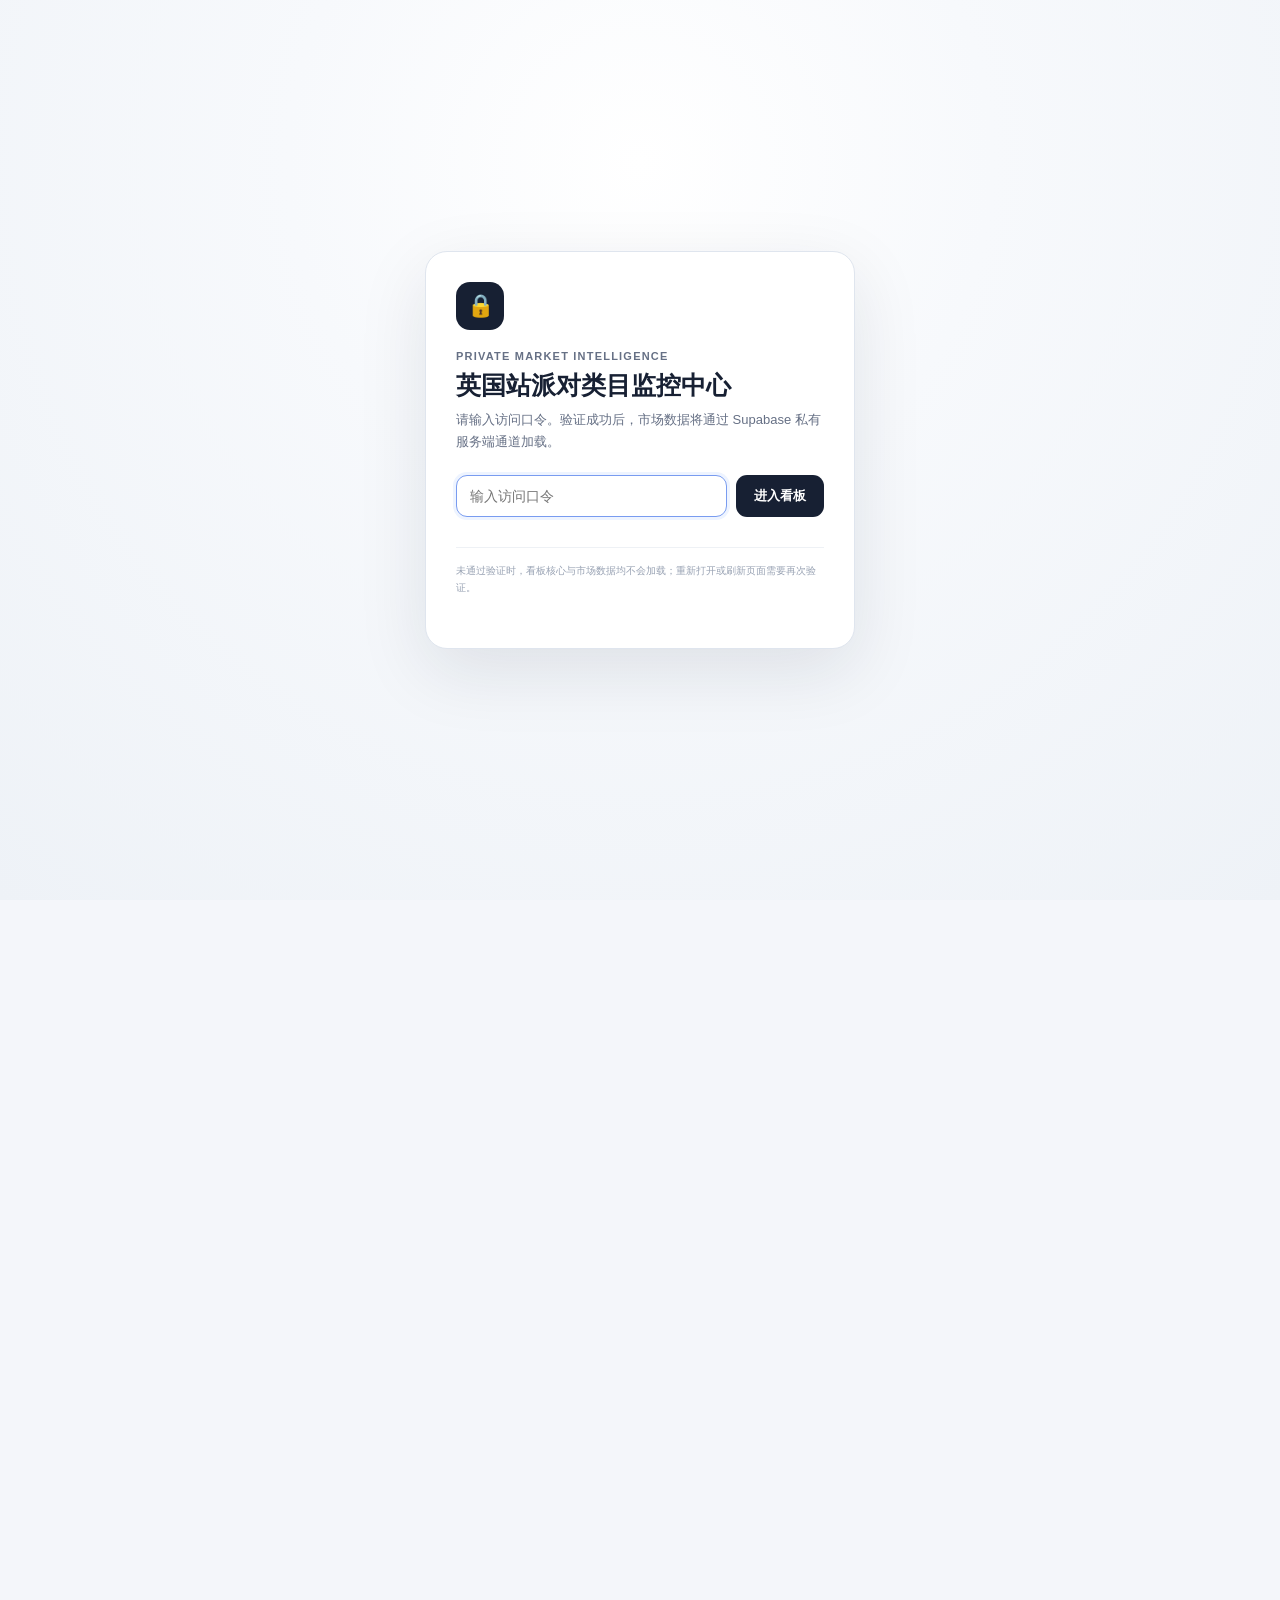
==== index.html @ 2f37e273 "Fix high-price rank comparison consistency" ====
<!doctype html>
<html lang="zh-CN">
<head>
<meta charset="utf-8">
<meta name="viewport" content="width=device-width,initial-scale=1">
<meta http-equiv="Cache-Control" content="no-cache, no-store, must-revalidate">
<meta http-equiv="Pragma" content="no-cache">
<meta http-equiv="Expires" content="0">
<title>Amazon UK 派对类目机会监控中心</title>
<link rel="stylesheet" href="style.css?v=20260908-owner1">
<link rel="stylesheet" href="structure-select.css?v=20260826-history3">
<style id="privateBootStyle">body.private-locked{overflow:hidden;background:#f4f6fa}body.private-locked .app-shell{visibility:hidden}</style>
</head>
<body class="private-locked">
<div class="app-shell">
  <header class="topbar">
    <div>
      <div class="eyebrow">Amazon UK · Party Category Intelligence</div>
      <h1>英国站派对类目机会监控中心</h1>
      <div class="subtitle">Party Balloons × Party Packs · Supabase 动态后台 · 每日更新2次</div>
    </div>
    <div class="market-state">
      <span id="globalStatus" class="status-pill">正在连接…</span>
      <div id="syncStatus" class="sync-mini">等待双类目数据</div>
    </div>
  </header>

  <nav class="category-tabs" aria-label="类目切换">
    <button class="active" data-category="compare">双类目总览</button>
    <button data-category="party_balloons">Party Balloons</button>
    <button data-category="party_packs">Party Packs <span id="packsDot" class="tiny-dot pending"></span></button>
  </nav>

  <main>
    <section id="comparePanel" class="category-panel active">
      <div class="dual-summary">
        <div class="summary-mark">✦</div>
        <div class="summary-main">
          <div class="summary-kicker">英国派对市场智能摘要</div>
          <div id="dualSummaryText" class="summary-text">正在读取 Party Balloons；Party Packs 暂未采集时会以占位状态展示。</div>
        </div>
        <div class="summary-times"><div><span>Party Balloons</span><b id="balloonsTime">—</b></div><div><span>Party Packs</span><b id="packsTime">待采集</b></div></div>
      </div>

      <section class="section-block">
        <div class="section-head"><div><h2>双类目核心盘面</h2><p>两个类目采用完全相同的指标口径，便于同步横向观察。</p></div><div id="compareHint" class="section-side">Party Packs 待首次采集</div></div>
        <div class="category-compare-grid">
          <article class="category-board balloons-board">
            <div class="category-board-head"><div><span class="category-label">PARTY BALLOONS</span><h3>气球类目</h3></div><span id="balloonsState" class="board-state live">实时</span></div>
            <div class="board-metrics">
              <div><span>排名≤100</span><b id="bTop">—</b><small id="bTopDelta">—</small></div>
              <div><span>#200–400</span><b id="bMid">—</b><small id="bMidDelta">—</small></div>
              <div><span>有效 ASIN</span><b id="bTotal">—</b><small>完整批次</small></div>
              <div><span>价格中位数</span><b id="bPrice">—</b><small>当前样本</small></div>
              <div><span>Top100换手</span><b id="bChurn">—</b><small>新进 / 退出</small></div>
              <div><span>P0机会</span><b id="bP0">—</b><small>突破 / 极速前移</small></div>
              <div><span>≤180天新品</span><b id="bYoung">—</b><small>Top100新品占比</small></div>
              <div><span>机会指数</span><b id="bIndex">—</b><small>规则评分 /100</small></div>
            </div>
          </article>

          <article class="category-board packs-board pending-board" id="packsBoard">
            <div class="category-board-head"><div><span class="category-label">PARTY PACKS</span><h3>派对套装类目</h3></div><span id="packsState" class="board-state pending">待采集</span></div>
            <div class="board-metrics">
              <div><span>排名≤100</span><b id="pTop">—</b><small id="pTopDelta">等待数据</small></div>
              <div><span>#200–400</span><b id="pMid">—</b><small id="pMidDelta">等待数据</small></div>
              <div><span>有效 ASIN</span><b id="pTotal">—</b><small>等待完整批次</small></div>
              <div><span>价格中位数</span><b id="pPrice">—</b><small>等待样本</small></div>
              <div><span>Top100换手</span><b id="pChurn">—</b><small>等待两轮数据</small></div>
              <div><span>P0机会</span><b id="pP0">—</b><small>等待异动</small></div>
              <div><span>≤180天新品</span><b id="pYoung">—</b><small>等待新品数据</small></div>
              <div><span>机会指数</span><b id="pIndex">—</b><small>待首次采集</small></div>
            </div>
            <div id="packsPlaceholder" class="pending-overlay"><strong>Party Packs 数据待采集</strong><span>页面结构已经准备好；首次写入 category_key=party_packs 后自动填充。</span></div>
          </article>
        </div>
      </section>

      <section class="section-block">
        <div class="section-head"><div><h2>今日类目机会指数</h2><p>从新品进入、排名突破、#200–400活跃度、换手、价格与结构变化综合形成规则指数。</p></div></div>
        <div class="index-compare">
          <div class="index-row"><div class="index-name"><b>Party Balloons</b><span id="bIndexText">—</span></div><div class="index-track"><span id="bIndexBar"></span></div></div>
          <div class="index-row"><div class="index-name"><b>Party Packs</b><span id="pIndexText">待采集</span></div><div class="index-track pending-track"><span id="pIndexBar"></span></div></div>
        </div>
      </section>

      <section class="section-block">
        <div class="section-head"><div><h2>双类目机会雷达</h2><p>同口径比较：快速突破、新品潜力、价格机会、结构变化与场景活跃度。</p></div></div>
        <div class="dual-radar">
          <div class="radar-head"><span>维度</span><b>Party Balloons</b><b>Party Packs</b></div>
          <div class="radar-row"><span>🚀 快速突破</span><div id="bRadarBreak">—</div><div id="pRadarBreak" class="pending-text">待采集</div></div>
          <div class="radar-row"><span>🌱 新品潜力</span><div id="bRadarNew">—</div><div id="pRadarNew" class="pending-text">待采集</div></div>
          <div class="radar-row"><span>💰 价格机会</span><div id="bRadarPrice">—</div><div id="pRadarPrice" class="pending-text">待采集</div></div>
          <div class="radar-row"><span>🧩 结构机会</span><div id="bRadarStruct">—</div><div id="pRadarStruct" class="pending-text">待采集</div></div>
          <div class="radar-row"><span>🎯 场景活跃</span><div id="bRadarScene">—</div><div id="pRadarScene" class="pending-text">待采集</div></div>
        </div>
      </section>

      <section class="section-block">
        <div class="section-head"><div><h2>跨类目场景趋势</h2><p>只比较两个类目都能识别的场景标签；没有 Party Packs 数据前不做伪比较。</p></div><div id="sceneNote" class="section-side">等待 Party Packs</div></div>
        <div id="sceneCompare" class="scene-grid">
          <div class="scene-placeholder"><b>Birthday</b><span>Party Balloons：读取中</span><span>Party Packs：待采集</span></div>
          <div class="scene-placeholder"><b>Baby Shower</b><span>Party Balloons：读取中</span><span>Party Packs：待采集</span></div>
          <div class="scene-placeholder"><b>Wedding</b><span>Party Balloons：读取中</span><span>Party Packs：待采集</span></div>
          <div class="scene-placeholder"><b>Hen Party</b><span>Party Balloons：读取中</span><span>Party Packs：待采集</span></div>
        </div>
      </section>

      <section class="section-block">
        <div class="section-head"><div><h2>英国 Party Market 今日开发关注 Top 50</h2><p>两个类目合并竞争开发注意力；每个商品可记录是否开发。</p></div><div id="marketTopNote" class="section-side">—</div></div>
        <div class="table-wrap"><table class="product-table market-table"><thead><tr><th>类目</th><th class="development-col">是否开发</th><th class="developer-col">开发负责人</th><th>商品</th><th>当前排名</th><th>本轮变化</th><th>上架天数</th><th>父体销量</th></tr></thead><tbody id="marketTopRows"><tr><td colspan="8" class="empty">正在读取…</td></tr></tbody></table></div>
      </section>

      <div class="quality-grid section-block">
        <article class="analysis-card"><div class="card-head"><div><h2>Party Balloons 数据质量</h2><p id="bQualityTime">—</p></div></div><div id="bQuality" class="mini-metrics quality-mini"></div></article>
        <article class="analysis-card pending-quality"><div class="card-head"><div><h2>Party Packs 数据质量</h2><p id="pQualityTime">待首次采集</p></div></div><div id="pQuality" class="pending-quality-box">暂无数据。首次采集后这里将显示销量、主图、评论、BSR覆盖率和同步状态。</div></article>
      </div>
    </section>

    <section id="detailPanel" class="category-panel">
      <div class="detail-head">
        <div><div id="detailEyebrow" class="eyebrow">Amazon UK · Party Balloons</div><h2 id="detailTitle">Party Balloons 类目监控</h2><p id="detailSubtitle">独立查看该类目的总览、异动、结构与#200–400潜力。</p></div>
        <span id="detailStatus" class="status-pill">—</span>
      </div>
      <nav class="detail-tabs">
        <button class="active" data-detail="detailOverview">类目总览</button>
        <button data-detail="detailChanges">异动 ASIN</button>
        <button data-detail="detailStructure">结构变化</button>
        <button data-detail="detailMid">#200–400 潜力</button>
        <button data-detail="detailHighPrice">高价产品监控</button>
      </nav>

      <section id="detailOverview" class="detail-panel active">
        <div id="detailSummary" class="smart-summary compact-summary"><div class="summary-icon">✦</div><div><div class="summary-kicker">类目智能摘要</div><div id="detailSummaryText" class="summary-text">—</div></div><div id="detailTime" class="summary-time">—</div></div>
        <div id="detailKpis" class="kpi-grid"></div>
        <section class="section-block"><div class="section-head"><div><h2>今日机会雷达</h2><p>排名动能、新品效率、价格空间与结构变化。</p></div></div><div id="detailRadar" class="radar-grid"></div></section>
        <section class="section-block"><div class="section-head"><div><h2>单类目开发观察 Top 50</h2><p>开发决策统一在“双类目总览”操作；此处只读显示共享状态。</p></div><div id="detailTopNote" class="section-side">—</div></div><div class="table-wrap"><table class="product-table"><thead><tr><th class="development-col">开发状态</th><th>商品</th><th>机会类型</th><th>当前排名</th><th>本轮变化</th><th>近三轮排名</th><th>上架天数</th><th>父体销量</th></tr></thead><tbody id="detailTopRows"></tbody></table></div></section>
      </section>

      <section id="detailChanges" class="detail-panel">
        <div class="page-head"><div><h2>异动 ASIN 优先队列</h2><p>突破和大幅前移自动置顶。</p></div><div id="detailChangeCount" class="page-count">—</div></div>
        <div id="detailPriority" class="priority-grid"></div>
        <div class="table-wrap"><table class="product-table"><thead><tr><th>商品</th><th>优先级</th><th>当前排名</th><th>上次排名</th><th>变化</th><th>价格</th><th>销量</th><th>评分/评论</th><th>标签</th></tr></thead><tbody id="detailChangeRows"></tbody></table></div>
      </section>

      <section id="detailStructure" class="detail-panel">
        <div class="page-head"><div><h2>产品结构趋势</h2><p>选择一个结构维度，单独查看该维度的增长、下降、主流和新出现变化。</p></div></div>
        <div id="detailStructDimSwitch" class="structure-dim-switch">
          <button class="active" data-dim="product_type">产品类型</button>
          <button data-dim="colour_style">颜色风格</button>
          <button data-dim="pack_size">数量规格</button>
          <button data-dim="size_text">尺寸</button>
          <button data-dim="occasion">场景</button>
          <button data-dim="material">材质</button>
        </div>
        <div id="detailStructHint" class="structure-dim-hint">当前查看：产品类型</div>
        <div id="detailStructCards" class="structure-radar-grid"></div>
        <div class="table-wrap"><table class="product-table structure-table"><thead><tr><th>标签</th><th>数量</th><th>当前占比</th><th>上一轮</th><th>变化</th><th>状态</th></tr></thead><tbody id="detailStructRows"></tbody></table></div>
      </section>

      <section id="detailMid" class="detail-panel">
        <div class="page-head"><div><h2>#200–400 潜力观察池</h2><p>快速前移商品自动置顶。</p></div><div id="detailMidCount" class="page-count">—</div></div>
        <div id="detailMidPriority" class="priority-grid"></div>
        <div class="table-wrap"><table class="product-table"><thead><tr><th>商品</th><th>优先级</th><th>当前排名</th><th>上次排名</th><th>前移</th><th>价格</th><th>销量</th><th>上架天数</th><th>突破评分</th><th>判断</th></tr></thead><tbody id="detailMidRows"></tbody></table></div>
      </section>

      <section id="detailHighPrice" class="detail-panel">
        <div class="page-head"><div><h2>高价产品监控</h2><p>寻找高价位中已有销量验证的产品、新品进入和排名异动。</p></div><div id="detailHighPriceCount" class="page-count">—</div></div>
        <div class="high-price-note"><strong>监控口径：</strong>采集端先在 Amazon UK 前端应用最低价 £17.99 并逐页采集，再保留父体近30天月销量&gt;300的产品；新品定义为上架≤90天。新版高价采集完成后，本页自动读取专用批次。</div>
        <div id="detailHighPriceKpis" class="kpi-grid"></div>
        <div class="table-wrap"><table class="product-table"><thead><tr><th>商品</th><th>价格</th><th>父体月销量</th><th>新品状态</th><th>当前排名</th><th>上一期排名</th><th>排名变化</th><th>上架天数</th><th>监控判断</th></tr></thead><tbody id="detailHighPriceRows"></tbody></table></div>
      </section>
    </section>
  </main>

  <footer>比较原则：两个类目必须采用同口径、近似时间窗口的数据才进行横向判断。Party Packs 未采集时所有相关位置明确显示“待采集”，不使用示例数据冒充真实市场数据。</footer>
</div>
<script src="app.js?v=20260909-high-rank-fix1"></script>
<script src="structure-select.js?v=20260908-owner1"></script>
</body>
</html>
---- style.css ----
:root{--bg:#f4f6fa;--card:#fff;--ink:#152033;--muted:#667085;--line:#dfe5ee;--soft:#f8fafc;--nav:#172033;--green:#067647;--greenbg:#ecfdf3;--red:#c43228;--redbg:#fff2f1;--orange:#c75a06;--orangebg:#fff7ed;--blue:#245dd8;--bluebg:#eef4ff;--purple:#7a4ee8;--purplebg:#f4f0ff;--gray:#6b7280;--shadow:0 1px 3px rgba(16,24,40,.04)}
*{box-sizing:border-box}html{background:var(--bg)}body{margin:0;background:var(--bg);font-family:Inter,ui-sans-serif,-apple-system,BlinkMacSystemFont,"Segoe UI","PingFang SC","Microsoft YaHei",Arial,sans-serif;color:var(--ink);font-size:14px}.app-shell{max-width:1540px;margin:0 auto;padding:28px 30px 40px}.topbar{display:flex;justify-content:space-between;gap:20px;align-items:flex-start}.eyebrow{font-size:12px;color:#667085;margin-bottom:7px}.topbar h1{font-size:30px;line-height:1.1;margin:0 0 8px;letter-spacing:-.6px}.subtitle{font-size:13px;color:var(--muted)}.market-state{display:flex;align-items:flex-end;flex-direction:column;gap:8px}.status-pill{border:1px solid #abefc6;background:var(--greenbg);color:var(--green);border-radius:999px;padding:7px 11px;font-size:12px;white-space:nowrap}.status-pill.warn{background:var(--orangebg);border-color:#fed7aa;color:var(--orange)}.sync-mini{font-size:11px;color:var(--muted)}
.category-tabs,.detail-tabs{display:flex;gap:8px;flex-wrap:wrap;margin:24px 0 18px}.category-tabs button,.detail-tabs button{border:1px solid #d7deea;background:#fff;color:#344054;border-radius:10px;padding:10px 15px;min-height:42px;font-weight:700;cursor:pointer}.category-tabs button.active,.detail-tabs button.active{background:var(--nav);color:#fff;border-color:var(--nav)}.tiny-dot{display:inline-block;width:7px;height:7px;border-radius:50%;margin-left:5px;vertical-align:1px}.tiny-dot.pending{background:#cbd5e1}.tiny-dot.live{background:#12b76a}.category-panel,.detail-panel{display:none}.category-panel.active,.detail-panel.active{display:block}
.dual-summary,.smart-summary{display:grid;grid-template-columns:auto 1fr auto;gap:14px;align-items:center;background:#fff;border:1px solid var(--line);border-radius:16px;padding:16px 18px;box-shadow:var(--shadow)}.summary-mark,.summary-icon{width:38px;height:38px;border-radius:11px;display:grid;place-items:center;background:var(--bluebg);color:var(--blue);font-size:18px;font-weight:800}.summary-kicker{font-size:12px;color:var(--muted);margin-bottom:5px}.summary-text{font-size:14px;line-height:1.6;font-weight:650}.summary-times{display:flex;gap:10px}.summary-times>div{background:var(--soft);border-radius:10px;padding:9px 10px;min-width:150px}.summary-times span{display:block;color:var(--muted);font-size:10px;margin-bottom:3px}.summary-times b{font-size:12px}.summary-time{font-size:12px;color:var(--muted);text-align:right}.compact-summary{margin-top:2px}
.section-block{margin-top:18px}.section-head,.page-head,.card-head{display:flex;justify-content:space-between;gap:14px;align-items:flex-end;flex-wrap:wrap;margin-bottom:10px}.section-head h2,.page-head h2,.card-head h2{margin:0;font-size:17px}.section-head p,.page-head p,.card-head p{margin:5px 0 0;color:var(--muted);font-size:12px}.section-side,.page-count{font-size:12px;color:var(--muted)}
.category-compare-grid{display:grid;grid-template-columns:1fr 1fr;gap:14px}.category-board{position:relative;background:#fff;border:1px solid var(--line);border-radius:16px;padding:18px;box-shadow:var(--shadow);overflow:hidden}.category-board:before{content:"";position:absolute;left:0;right:0;top:0;height:4px}.balloons-board:before{background:var(--blue)}.packs-board:before{background:var(--purple)}.category-board-head{display:flex;justify-content:space-between;gap:12px;align-items:flex-start;margin-bottom:14px}.category-label{font-size:10px;color:var(--muted);letter-spacing:.08em}.category-board h3{margin:3px 0 0;font-size:19px}.board-state{border-radius:999px;padding:5px 8px;font-size:10px;font-weight:700}.board-state.live{background:var(--greenbg);color:var(--green)}.board-state.pending{background:#f2f4f7;color:#667085}.board-metrics{display:grid;grid-template-columns:repeat(4,1fr);gap:8px}.board-metrics>div{background:var(--soft);border:1px solid #edf0f4;border-radius:11px;padding:11px}.board-metrics span{display:block;color:var(--muted);font-size:10px}.board-metrics b{display:block;font-size:23px;margin:5px 0 2px}.board-metrics small{font-size:10px;color:#98a2b3}.pending-board .board-metrics{opacity:.46}.pending-overlay{margin-top:12px;border:1px dashed #cbd5e1;background:#f8fafc;border-radius:11px;padding:12px;color:#667085}.pending-overlay strong{display:block;color:#475467;margin-bottom:4px}.pending-overlay span{font-size:11px;line-height:1.5}
.index-compare{background:#fff;border:1px solid var(--line);border-radius:15px;padding:16px 18px;display:flex;flex-direction:column;gap:14px}.index-row{display:grid;grid-template-columns:180px 1fr;gap:14px;align-items:center}.index-name{display:flex;justify-content:space-between;gap:8px}.index-name span{font-weight:800}.index-track{height:12px;background:#edf1f5;border-radius:999px;overflow:hidden}.index-track>span{display:block;height:100%;width:0;background:linear-gradient(90deg,#344054,#245dd8);border-radius:999px;transition:width .35s ease}.pending-track>span{background:#cbd5e1}
.dual-radar{background:#fff;border:1px solid var(--line);border-radius:15px;overflow:hidden}.radar-head,.radar-row{display:grid;grid-template-columns:1.05fr 1fr 1fr;gap:0}.radar-head{background:#f8fafc;border-bottom:1px solid var(--line);font-size:11px;color:#667085}.radar-head>* ,.radar-row>*{padding:12px 14px}.radar-row{border-bottom:1px solid #edf0f3}.radar-row:last-child{border-bottom:0}.radar-row>span{font-weight:700}.radar-row>div{font-size:12px}.pending-text{color:#98a2b3}
.scene-grid{display:grid;grid-template-columns:repeat(4,1fr);gap:10px}.scene-placeholder{background:#fff;border:1px solid var(--line);border-radius:13px;padding:13px}.scene-placeholder b{display:block;margin-bottom:8px}.scene-placeholder span{display:block;font-size:11px;color:var(--muted);margin-top:4px}.trend-up{color:var(--green)!important;font-weight:700}.trend-down{color:var(--red)!important;font-weight:700}
.quality-grid{display:grid;grid-template-columns:1fr 1fr;gap:14px}.analysis-card{background:#fff;border:1px solid var(--line);border-radius:15px;padding:16px;box-shadow:var(--shadow)}.analysis-card h2{font-size:17px;margin:0}.pending-quality-box{background:#f8fafc;border:1px dashed #d0d5dd;border-radius:11px;padding:20px;color:#667085;line-height:1.6}.mini-metrics{display:grid;grid-template-columns:repeat(4,1fr);gap:8px}.mini-metrics>div{background:#f8fafc;border:1px solid #edf0f4;border-radius:10px;padding:10px}.mini-metrics span{font-size:10px;color:var(--muted);display:block}.mini-metrics b{font-size:17px;display:block;margin-top:4px}
.table-wrap{overflow:auto;background:#fff;border:1px solid var(--line);border-radius:14px;box-shadow:var(--shadow)}table{width:100%;border-collapse:collapse;min-width:1160px}th,td{font-size:12px;text-align:left;padding:10px 11px;border-bottom:1px solid #edf0f4;vertical-align:middle}th{background:#f8fafc;color:#475467;font-weight:750;position:sticky;top:0;z-index:1}.product{display:flex;gap:9px;align-items:center;min-width:310px}.thumb,.ph{width:58px;height:58px;border-radius:9px;border:1px solid #e4e7ec;background:#fff;object-fit:contain;flex:0 0 58px}.ph{display:grid;place-items:center;color:#98a2b3;background:#f2f4f7;font-size:10px;text-align:center}.ptitle{max-width:360px;font-weight:700;line-height:1.35}.ptitle a{text-decoration:none;color:inherit}.ptitle a:hover{color:var(--blue);text-decoration:underline}.asin{font-size:10px;color:#98a2b3;margin-top:4px}.category-tag{display:inline-block;border-radius:999px;padding:5px 8px;font-size:10px;font-weight:800;white-space:nowrap}.category-tag.balloons{background:var(--bluebg);color:var(--blue)}.category-tag.packs{background:var(--purplebg);color:var(--purple)}.rank{font-weight:800;white-space:nowrap}.up{color:var(--green);font-weight:800}.down{color:var(--red);font-weight:800}.flat{color:#667085}.score-pill{display:inline-flex;min-width:38px;justify-content:center;border-radius:9px;padding:6px 7px;background:var(--orangebg);color:var(--orange);font-weight:800}.tag,.badge{display:inline-block;border-radius:999px;padding:4px 7px;font-size:10px;margin:2px 2px 2px 0;white-space:nowrap}.tag{background:#f2f4f7;color:#475467}.badge.good{background:var(--greenbg);color:var(--green)}.badge.bad{background:var(--redbg);color:var(--red)}.badge.info{background:var(--bluebg);color:var(--blue)}.badge.warn{background:var(--orangebg);color:var(--orange)}.empty{padding:24px;text-align:center;color:var(--muted)}
.detail-head{display:flex;justify-content:space-between;gap:14px;align-items:flex-start;margin-top:4px}.detail-head h2{font-size:24px;margin:0 0 6px}.detail-head p{font-size:12px;color:var(--muted);margin:0}.detail-tabs{margin-top:16px}.kpi-grid{display:grid;grid-template-columns:repeat(4,1fr);gap:10px;margin-top:14px}.metric-card{background:#fff;border:1px solid var(--line);border-radius:13px;padding:14px;position:relative}.metric-card:before{content:"";position:absolute;top:0;left:0;right:0;height:3px;background:transparent;border-radius:13px 13px 0 0}.metric-card.accent-blue:before{background:var(--blue)}.metric-card.accent-red:before{background:var(--red)}.metric-label{font-size:11px;color:var(--muted)}.metric-value{font-size:25px;font-weight:800;margin:5px 0 3px}.metric-note{font-size:10px;color:#98a2b3}.radar-grid{display:grid;grid-template-columns:repeat(4,1fr);gap:10px}.radar-card{background:#fff;border:1px solid var(--line);border-radius:13px;padding:14px}.radar-title{font-weight:800;margin-bottom:9px}.radar-body{font-size:12px;line-height:1.7}.soft-badge{background:var(--soft);color:#667085;border-radius:999px;padding:5px 8px;font-size:10px}
.priority-grid{display:grid;grid-template-columns:repeat(4,1fr);gap:10px;margin-bottom:10px}.priority-card{background:#fff;border:1px solid var(--line);border-radius:12px;padding:12px;border-top:4px solid #94a3b8}.priority-card.p0{border-top-color:var(--red)}.priority-card.p1{border-top-color:var(--orange)}.priority-card.p2{border-top-color:var(--blue)}.priority-card.p3{border-top-color:#7c879a}.priority-card span{display:block;font-size:10px;color:var(--muted)}.priority-card b{font-size:24px;display:block;margin-top:4px}.structure-radar-grid{display:grid;grid-template-columns:repeat(4,1fr);gap:10px;margin-bottom:10px}.structure-card{background:#fff;border:1px solid var(--line);border-radius:13px;padding:14px}.structure-card h3{margin:0 0 8px;font-size:14px}.struct-list{display:flex;flex-direction:column;gap:7px}.struct-line{display:flex;justify-content:space-between;gap:8px;border-bottom:1px solid #f0f2f5;padding-bottom:6px;font-size:11px}.struct-line:last-child{border-bottom:0}.struct-line b.pos{color:var(--green)}.struct-line b.neg{color:var(--red)}
footer{margin-top:18px;color:#98a2b3;font-size:11px;line-height:1.6}
@media(max-width:1100px){.category-compare-grid,.quality-grid{grid-template-columns:1fr}.board-metrics,.kpi-grid{grid-template-columns:repeat(2,1fr)}.scene-grid,.radar-grid,.structure-radar-grid{grid-template-columns:repeat(2,1fr)}.summary-times{flex-direction:column}.dual-summary,.smart-summary{grid-template-columns:auto 1fr}.summary-times,.summary-time{grid-column:2}}
@media(max-width:680px){.app-shell{padding:18px 14px 28px}.topbar{flex-direction:column}.market-state{align-items:flex-start}.category-tabs,.detail-tabs{overflow:auto;flex-wrap:nowrap;padding-bottom:4px}.category-tabs button,.detail-tabs button{white-space:nowrap}.board-metrics,.kpi-grid,.scene-grid,.radar-grid,.structure-radar-grid,.priority-grid{grid-template-columns:1fr}.dual-summary,.smart-summary{grid-template-columns:1fr}.summary-mark,.summary-icon{display:none}.summary-times,.summary-time{grid-column:auto}.index-row{grid-template-columns:1fr}.radar-head,.radar-row{grid-template-columns:1.1fr 1fr 1fr}.radar-head>* ,.radar-row>*{padding:10px 8px}.mini-metrics{grid-template-columns:1fr 1fr}.topbar h1{font-size:25px}}
.high-price-note{margin:12px 0 2px;padding:11px 13px;border:1px solid #cbd8f3;border-radius:11px;background:#f7f9ff;color:#475467;font-size:11px;line-height:1.65}.high-price-note strong{color:#172033}.badge.good{background:#ecfdf3;color:#067647}.badge.info{background:#eef4ff;color:#245dd8}
.development-select{min-width:86px;border:1px solid #cfd7e6;border-radius:8px;background:#fff;color:#172033;padding:7px 26px 7px 9px;font:inherit;font-weight:700;cursor:pointer}.development-select:focus{outline:2px solid #a9c2ff;outline-offset:1px}.development-select.saving{opacity:.55}.development-select.saved{border-color:#12b76a;background:#ecfdf3}
.product-table .development-col{background:#f3f7ff;color:#174ea6;white-space:nowrap}
#detailTopRows td:nth-child(2){display:table-cell!important}
.developer-select{min-width:88px;border:1px solid #cfd7e6;border-radius:8px;background:#fff;color:#172033;padding:7px 25px 7px 9px;font:inherit;font-weight:700;cursor:pointer}.developer-select:disabled{background:#f2f4f7;color:#98a2b3;cursor:not-allowed}.product-table .developer-col{background:#f8f9fc;color:#344054;white-space:nowrap}.development-status{display:inline-flex;align-items:center;justify-content:center;min-width:76px;padding:6px 9px;border-radius:999px;font-size:11px;font-weight:800;white-space:nowrap}.development-status.yes{background:#ecfdf3;color:#067647}.development-status.no{background:#f2f4f7;color:#475467}.development-status.pending{background:#fff7e8;color:#b54708}
---- structure-select.css ----
.structure-dim-switch{display:flex;gap:8px;flex-wrap:wrap;margin:12px 0 14px}.structure-dim-switch button{border:1px solid #d7deea;background:#fff;color:#475467;border-radius:999px;padding:8px 13px;font-size:12px;font-weight:700;cursor:pointer;transition:.15s ease}.structure-dim-switch button:hover{border-color:#aeb8c7;background:#f8fafc}.structure-dim-switch button.active{background:#172033;color:#fff;border-color:#172033}.structure-dim-hint{font-size:12px;color:#667085;margin:-2px 0 10px}.structure-current-label{display:inline-flex;align-items:center;gap:6px;font-weight:700;color:#344054}.structure-current-label:before{content:"";width:7px;height:7px;border-radius:50%;background:#245dd8}.structure-table td:first-child{font-weight:700}.structure-card .dimension-tag{font-size:10px;color:#98a2b3;margin-bottom:7px}
.detail-filters{display:flex;gap:8px;flex-wrap:wrap;margin:0 0 11px}.detail-filters input,.detail-filters select{min-height:39px;border:1px solid #d0d5dd;border-radius:9px;background:#fff;padding:8px 10px;font-size:12px;color:#344054}.detail-filters input{flex:1;min-width:260px}.detail-filters select{min-width:150px}.rank-history,.share-history{display:inline-flex;align-items:center;gap:5px;white-space:nowrap;color:#667085;font-variant-numeric:tabular-nums}.rank-history i,.share-history i{font-style:normal;color:#b0b8c5}.rank-history strong,.share-history strong{color:#172033;font-weight:800}.share-history{font-size:11px}.structure-table th:last-child,.structure-table td:last-child{min-width:170px}.product-table th[data-three-rank]{white-space:nowrap}
@media(max-width:680px){.structure-dim-switch{overflow:auto;flex-wrap:nowrap;padding-bottom:4px}.structure-dim-switch button{white-space:nowrap;flex:0 0 auto}.detail-filters{display:grid;grid-template-columns:1fr 1fr}.detail-filters input{grid-column:1/-1;min-width:0}.detail-filters select{min-width:0;width:100%}}
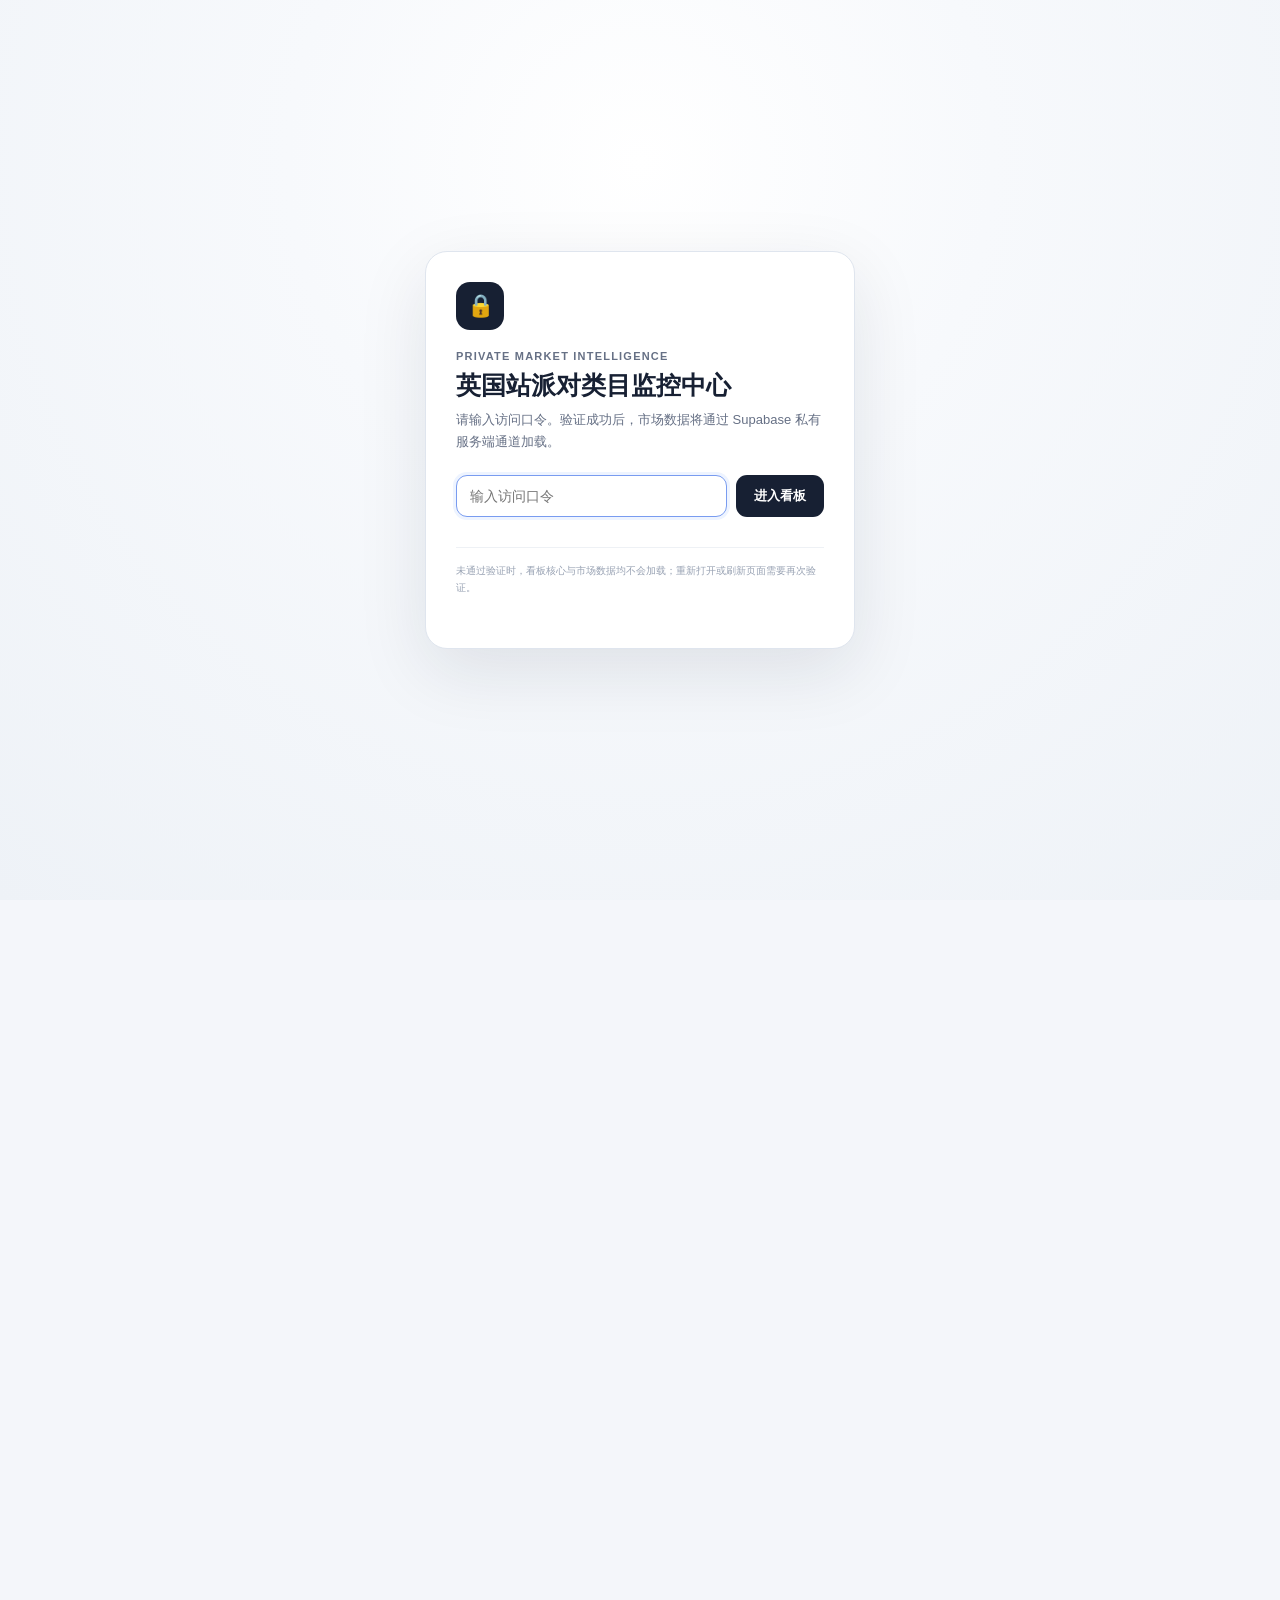
==== commit c74a8232: "Add Germany marketplace monitoring to index.html" ====
--- a/index.html
+++ b/index.html
@@ -6,8 +6,8 @@
 <meta http-equiv="Cache-Control" content="no-cache, no-store, must-revalidate">
 <meta http-equiv="Pragma" content="no-cache">
 <meta http-equiv="Expires" content="0">
-<title>Amazon UK 派对类目机会监控中心</title>
-<link rel="stylesheet" href="style.css?v=20260908-owner1">
+<title>Amazon UK/DE 派对类目机会监控中心</title>
+<link rel="stylesheet" href="style.css?v=20260914-de-market1">
 <link rel="stylesheet" href="structure-select.css?v=20260826-history3">
 <style id="privateBootStyle">body.private-locked{overflow:hidden;background:#f4f6fa}body.private-locked .app-shell{visibility:hidden}</style>
 </head>
@@ -15,11 +15,12 @@
 <div class="app-shell">
   <header class="topbar">
     <div>
-      <div class="eyebrow">Amazon UK · Party Category Intelligence</div>
-      <h1>英国站派对类目机会监控中心</h1>
+      <div id="marketEyebrow" class="eyebrow">Amazon UK · Party Category Intelligence</div>
+      <h1 id="marketTitle">英国站派对类目机会监控中心</h1>
       <div class="subtitle">Party Balloons × Party Packs · Supabase 动态后台 · 每日更新2次</div>
     </div>
     <div class="market-state">
+      <div class="market-switch" aria-label="站点切换"><button class="active" data-market="UK">英国站</button><button data-market="DE">德国站</button></div>
       <span id="globalStatus" class="status-pill">正在连接…</span>
       <div id="syncStatus" class="sync-mini">等待双类目数据</div>
     </div>
@@ -36,7 +37,7 @@
       <div class="dual-summary">
         <div class="summary-mark">✦</div>
         <div class="summary-main">
-          <div class="summary-kicker">英国派对市场智能摘要</div>
+          <div id="marketSummaryKicker" class="summary-kicker">英国派对市场智能摘要</div>
           <div id="dualSummaryText" class="summary-text">正在读取 Party Balloons；Party Packs 暂未采集时会以占位状态展示。</div>
         </div>
         <div class="summary-times"><div><span>Party Balloons</span><b id="balloonsTime">—</b></div><div><span>Party Packs</span><b id="packsTime">待采集</b></div></div>
@@ -107,7 +108,7 @@
       </section>
 
       <section class="section-block">
-        <div class="section-head"><div><h2>英国 Party Market 今日开发关注 Top 50</h2><p>两个类目合并竞争开发注意力；每个商品可记录是否开发。</p></div><div id="marketTopNote" class="section-side">—</div></div>
+        <div class="section-head"><div><h2 id="marketTopTitle">英国 Party Market 今日开发关注 Top 50</h2><p>两个类目合并竞争开发注意力；每个商品可记录是否开发。</p></div><div id="marketTopNote" class="section-side">—</div></div>
         <div class="table-wrap"><table class="product-table market-table"><thead><tr><th>类目</th><th class="development-col">是否开发</th><th class="developer-col">开发负责人</th><th>商品</th><th>当前排名</th><th>本轮变化</th><th>上架天数</th><th>父体销量</th></tr></thead><tbody id="marketTopRows"><tr><td colspan="8" class="empty">正在读取…</td></tr></tbody></table></div>
       </section>
 
@@ -166,7 +167,7 @@
 
       <section id="detailHighPrice" class="detail-panel">
         <div class="page-head"><div><h2>高价产品监控</h2><p>寻找高价位中已有销量验证的产品、新品进入和排名异动。</p></div><div id="detailHighPriceCount" class="page-count">—</div></div>
-        <div class="high-price-note"><strong>监控口径：</strong>采集端先在 Amazon UK 前端应用最低价 £17.99 并逐页采集，再保留父体近30天月销量&gt;300的产品；新品定义为上架≤90天。新版高价采集完成后，本页自动读取专用批次。</div>
+        <div id="highPriceRule" class="high-price-note"><strong>监控口径：</strong>采集端先在 Amazon UK 前端应用最低价 £17.99 并逐页采集，再保留父体近30天月销量≥100的产品；新品定义为上架≤90天。高价采集完成后，本页自动读取专用批次。</div>
         <div id="detailHighPriceKpis" class="kpi-grid"></div>
         <div class="table-wrap"><table class="product-table"><thead><tr><th>商品</th><th>价格</th><th>父体月销量</th><th>新品状态</th><th>当前排名</th><th>上一期排名</th><th>排名变化</th><th>上架天数</th><th>监控判断</th></tr></thead><tbody id="detailHighPriceRows"></tbody></table></div>
       </section>
@@ -175,7 +176,7 @@
 
   <footer>比较原则：两个类目必须采用同口径、近似时间窗口的数据才进行横向判断。Party Packs 未采集时所有相关位置明确显示“待采集”，不使用示例数据冒充真实市场数据。</footer>
 </div>
-<script src="app.js?v=20260909-high-rank-fix1"></script>
-<script src="structure-select.js?v=20260908-owner1"></script>
+<script src="app.js?v=20260914-de-market1"></script>
+<script src="structure-select.js?v=20260914-de-market1"></script>
 </body>
 </html>
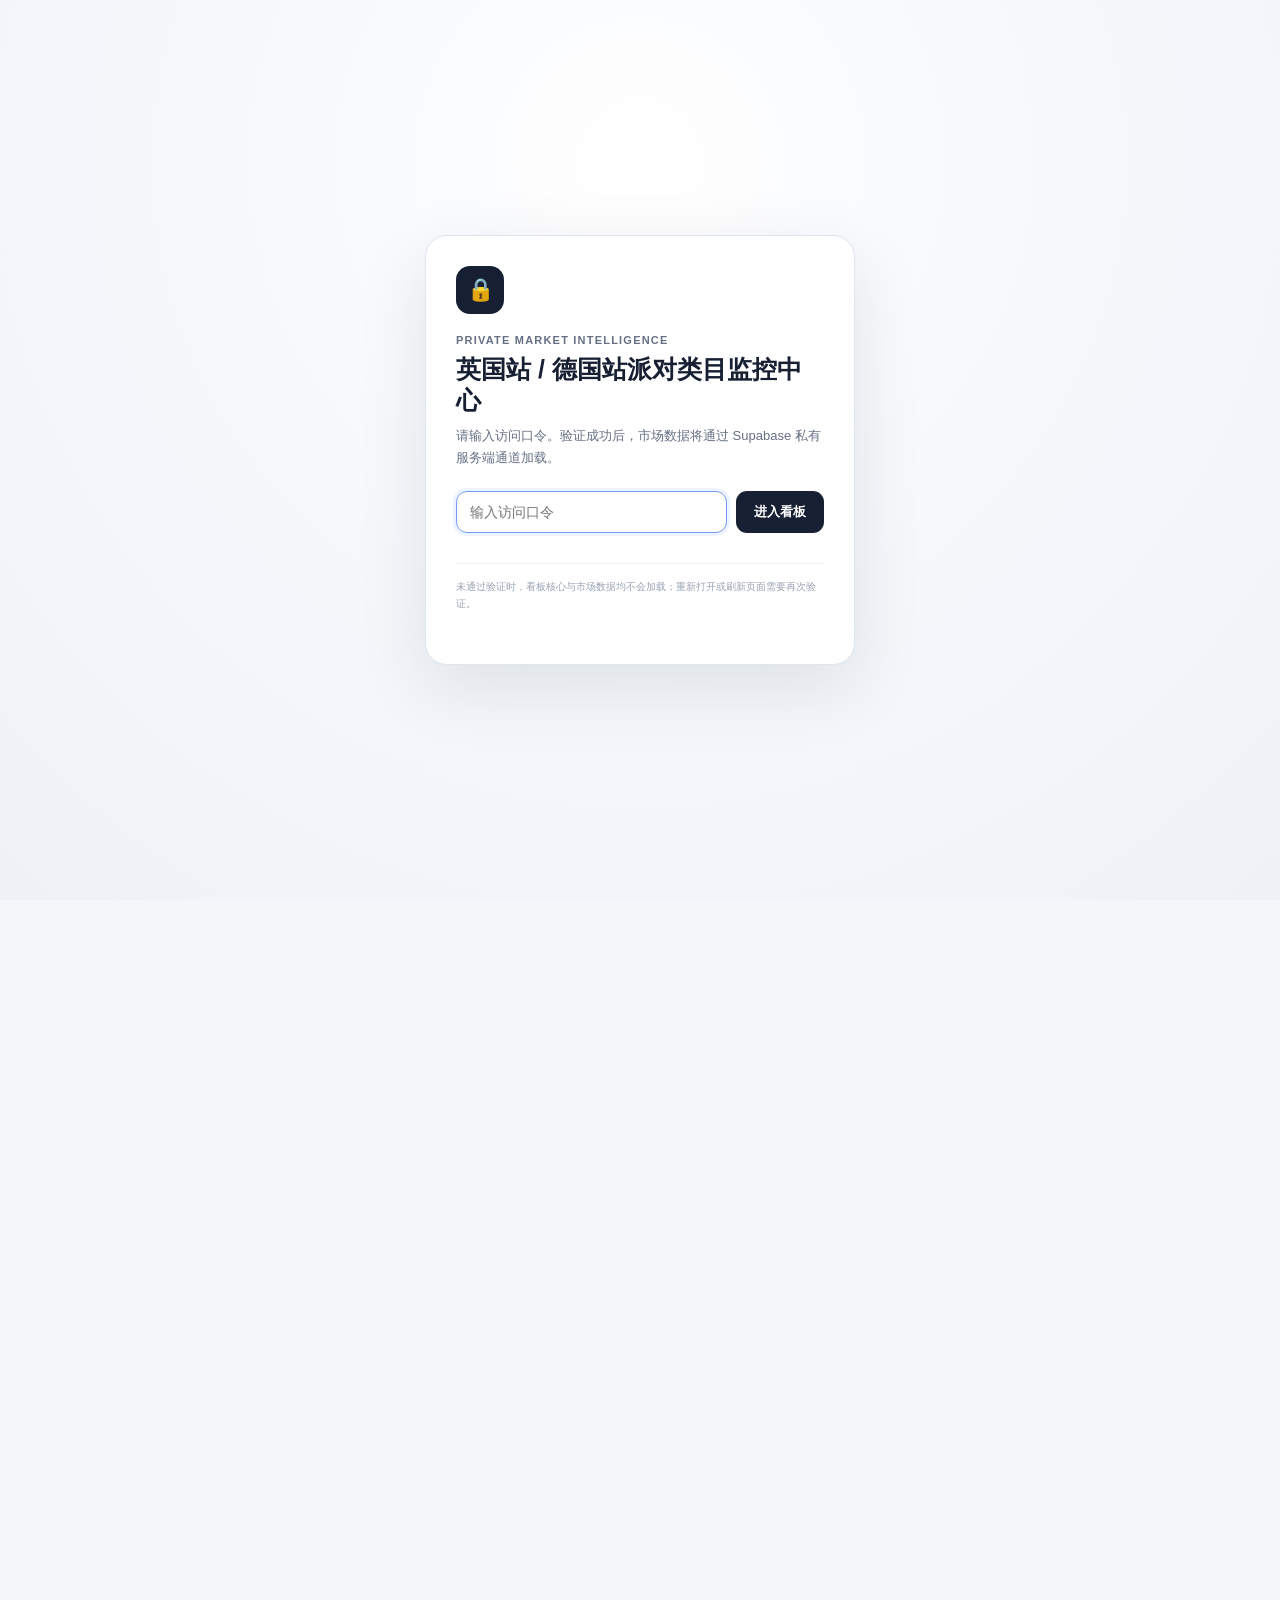
==== commit c0141274: "Lock confirmed development choices and sync team updates" ====
--- a/index.html
+++ b/index.html
@@ -7,7 +7,7 @@
 <meta http-equiv="Pragma" content="no-cache">
 <meta http-equiv="Expires" content="0">
 <title>Amazon UK/DE 派对类目机会监控中心</title>
-<link rel="stylesheet" href="style.css?v=20260914-de-market1">
+<link rel="stylesheet" href="style.css?v=20260915-development-lock1">
 <link rel="stylesheet" href="structure-select.css?v=20260826-history3">
 <style id="privateBootStyle">body.private-locked{overflow:hidden;background:#f4f6fa}body.private-locked .app-shell{visibility:hidden}</style>
 </head>
@@ -176,7 +176,7 @@
 
   <footer>比较原则：两个类目必须采用同口径、近似时间窗口的数据才进行横向判断。Party Packs 未采集时所有相关位置明确显示“待采集”，不使用示例数据冒充真实市场数据。</footer>
 </div>
-<script src="app.js?v=20260914-de-market1"></script>
+<script src="app.js?v=20260915-development-lock1"></script>
 <script src="structure-select.js?v=20260914-de-market1"></script>
 </body>
 </html>
--- a/style.css
+++ b/style.css
@@ -16,6 +16,8 @@
 @media(max-width:680px){.app-shell{padding:18px 14px 28px}.topbar{flex-direction:column}.market-state{align-items:flex-start}.category-tabs,.detail-tabs{overflow:auto;flex-wrap:nowrap;padding-bottom:4px}.category-tabs button,.detail-tabs button{white-space:nowrap}.board-metrics,.kpi-grid,.scene-grid,.radar-grid,.structure-radar-grid,.priority-grid{grid-template-columns:1fr}.dual-summary,.smart-summary{grid-template-columns:1fr}.summary-mark,.summary-icon{display:none}.summary-times,.summary-time{grid-column:auto}.index-row{grid-template-columns:1fr}.radar-head,.radar-row{grid-template-columns:1.1fr 1fr 1fr}.radar-head>* ,.radar-row>*{padding:10px 8px}.mini-metrics{grid-template-columns:1fr 1fr}.topbar h1{font-size:25px}}
 .high-price-note{margin:12px 0 2px;padding:11px 13px;border:1px solid #cbd8f3;border-radius:11px;background:#f7f9ff;color:#475467;font-size:11px;line-height:1.65}.high-price-note strong{color:#172033}.badge.good{background:#ecfdf3;color:#067647}.badge.info{background:#eef4ff;color:#245dd8}
 .development-select{min-width:86px;border:1px solid #cfd7e6;border-radius:8px;background:#fff;color:#172033;padding:7px 26px 7px 9px;font:inherit;font-weight:700;cursor:pointer}.development-select:focus{outline:2px solid #a9c2ff;outline-offset:1px}.development-select.saving{opacity:.55}.development-select.saved{border-color:#12b76a;background:#ecfdf3}
+.development-select.locked,.developer-select.locked{border-color:#86d7ad;background:#ecfdf3;color:#067647;cursor:not-allowed;opacity:1;font-weight:800}
 .product-table .development-col{background:#f3f7ff;color:#174ea6;white-space:nowrap}
+.market-switch{display:flex;gap:4px;padding:4px;background:#e9edf5;border-radius:10px}.market-switch button{border:0;background:transparent;color:#667085;border-radius:7px;padding:7px 13px;font-size:12px;font-weight:800;cursor:pointer}.market-switch button.active{background:#172033;color:#fff;box-shadow:0 1px 3px rgba(16,24,40,.16)}
 #detailTopRows td:nth-child(2){display:table-cell!important}
 .developer-select{min-width:88px;border:1px solid #cfd7e6;border-radius:8px;background:#fff;color:#172033;padding:7px 25px 7px 9px;font:inherit;font-weight:700;cursor:pointer}.developer-select:disabled{background:#f2f4f7;color:#98a2b3;cursor:not-allowed}.product-table .developer-col{background:#f8f9fc;color:#344054;white-space:nowrap}.development-status{display:inline-flex;align-items:center;justify-content:center;min-width:76px;padding:6px 9px;border-radius:999px;font-size:11px;font-weight:800;white-space:nowrap}.development-status.yes{background:#ecfdf3;color:#067647}.development-status.no{background:#f2f4f7;color:#475467}.development-status.pending{background:#fff7e8;color:#b54708}
